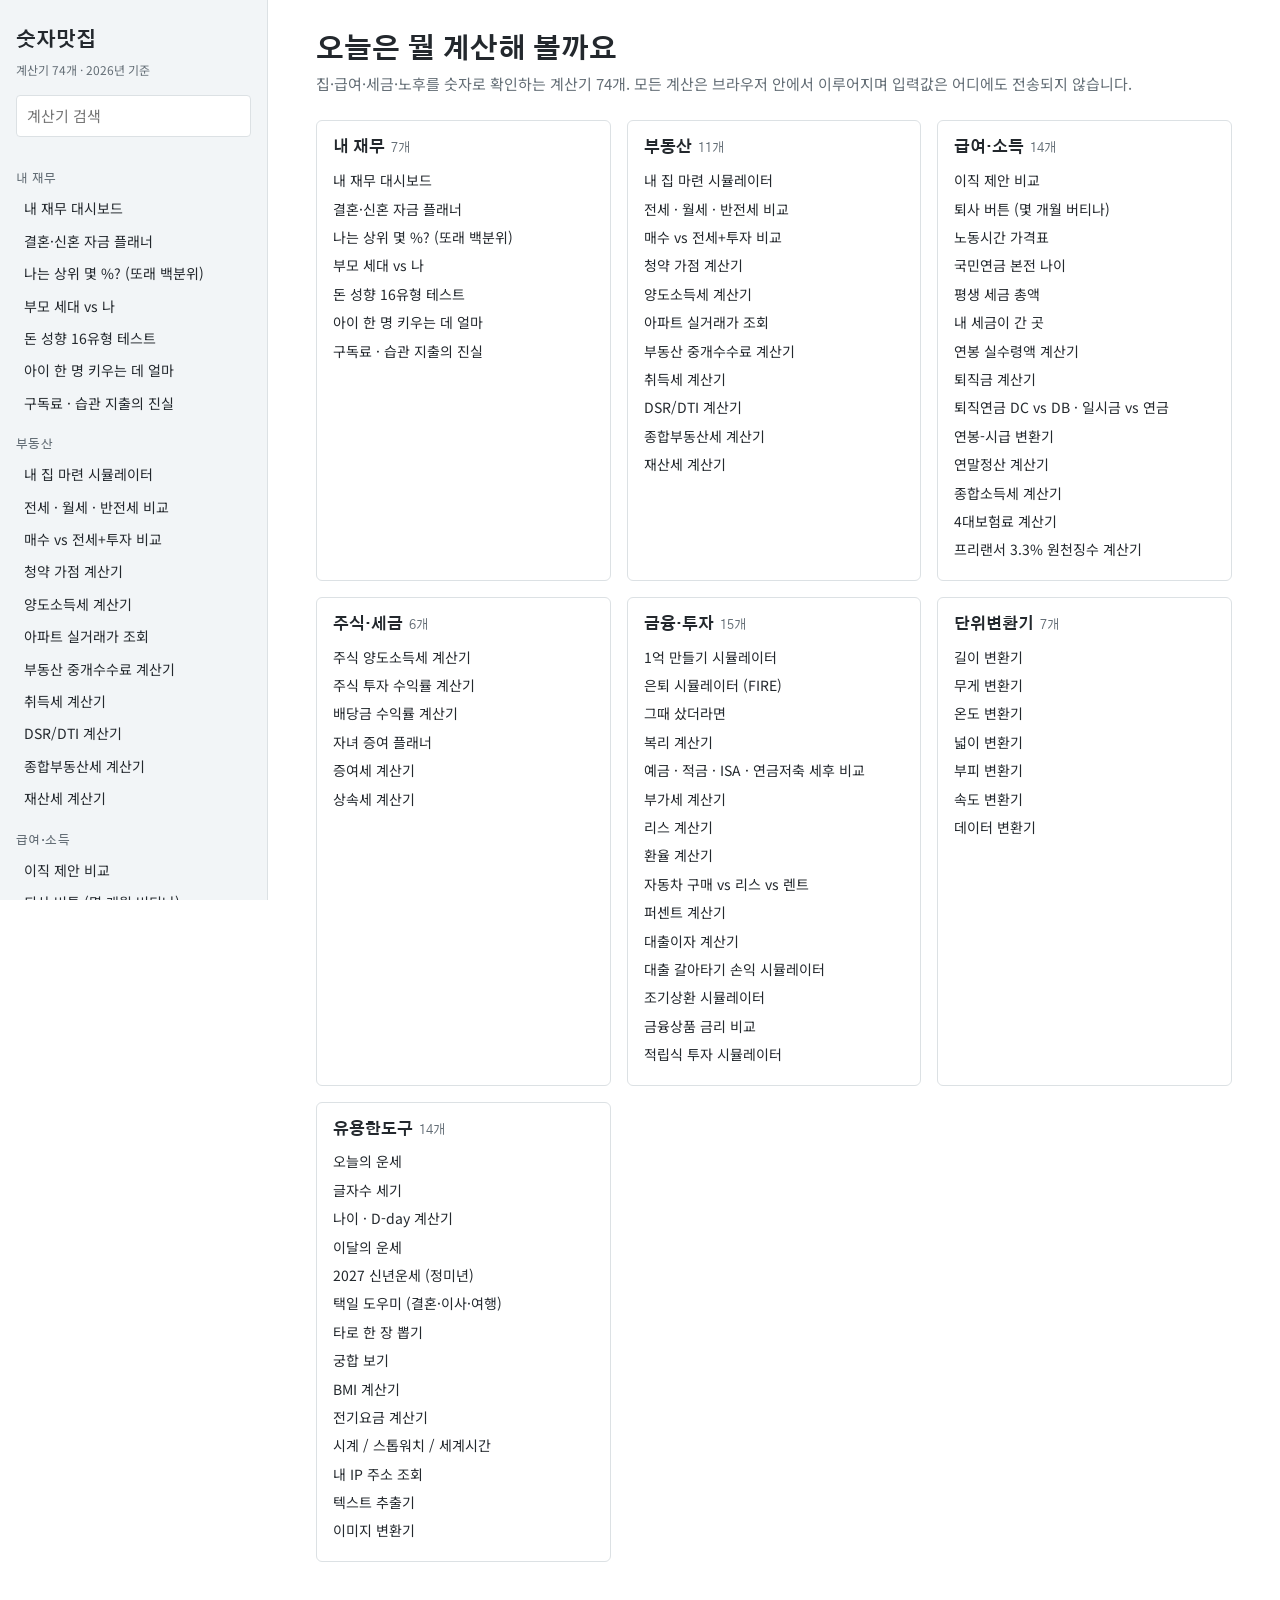
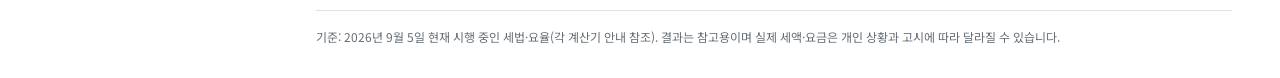
==== calc/index.html @ e749ebcf "사이트 이름을 숫자맛집으로 바꾸고 폴더를 영문으로 정리 - 로고·탭 제목·공유 문구·문서의 이름을 모두 교체 - 홈 큰 제목 "오늘은 뭘 계산해 볼까요", 공유 카드 꼬리말 "궁금" ====
<!doctype html>
<html lang="ko">
<head>
<meta charset="utf-8">
<meta name="viewport" content="width=device-width, initial-scale=1">
<title>숫자맛집 · 궁금한 건 다 있습니다</title>
<link rel="stylesheet" href="https://fonts.googleapis.com/css2?family=Gothic+A1:wght@300;500;700&family=Noto+Sans+KR:wght@400;500;700&display=swap">
<link rel="stylesheet" href="css/tokens.css?v=4">
<link rel="stylesheet" href="css/app.css?v=4">
</head>
<body>
<div class="app">
  <nav class="side" id="side"></nav>
  <main class="main" id="main-wrap">
    <button class="btn menu-btn" id="menu" type="button">☰ 메뉴</button>
    <div id="main"></div>
  </main>
</div>

<script src="js/core.js"></script>
<script src="js/lunar-table.js"></script>
<!-- 내 재무 -->
<script src="js/calculators/finance-dashboard.js"></script>
<script src="js/calculators/wedding-planner.js"></script>
<script src="js/calculators/peer-percentile.js"></script>
<script src="js/calculators/generation-gap.js"></script>
<script src="js/calculators/money-type.js"></script>
<script src="js/calculators/child-cost.js"></script>
<script src="js/calculators/subscription-habit.js"></script>
<!-- 부동산 -->
<script src="js/calculators/home-purchase-simulator.js"></script>
<script src="js/calculators/rent-compare.js"></script>
<script src="js/calculators/buy-vs-rent.js"></script>
<script src="js/calculators/housing-subscription.js"></script>
<script src="js/calculators/capital-gains-tax.js"></script>
<script src="js/calculators/apt-trade.js"></script>
<script src="js/calculators/brokerage-fee.js"></script>
<script src="js/calculators/acquisition-tax.js"></script>
<script src="js/calculators/dsr-dti.js"></script>
<script src="js/calculators/comprehensive-real-estate-tax.js"></script>
<script src="js/calculators/property-tax.js"></script>
<!-- 급여·소득 -->
<script src="js/calculators/salary-after-tax.js"></script>
<script src="js/calculators/job-offer-compare.js"></script>
<script src="js/calculators/labor-price-tag.js"></script>
<script src="js/calculators/nps-breakeven.js"></script>
<script src="js/calculators/quit-button.js"></script>
<script src="js/calculators/lifetime-tax.js"></script>
<script src="js/calculators/tax-destination.js"></script>
<script src="js/calculators/severance.js"></script>
<script src="js/calculators/retirement-pension.js"></script>
<script src="js/calculators/salary-to-hourly.js"></script>
<script src="js/calculators/year-end-tax.js"></script>
<script src="js/calculators/comprehensive-income-tax.js"></script>
<script src="js/calculators/four-major-insurance.js"></script>
<script src="js/calculators/freelancer-withholding-tax.js"></script>
<!-- 주식·세금 -->
<script src="js/calculators/stock-capital-gains-tax.js"></script>
<script src="js/calculators/stock-return.js"></script>
<script src="js/calculators/dividend-calculator.js"></script>
<script src="js/calculators/gift-tax.js"></script>
<script src="js/calculators/gift-planner.js"></script>
<script src="js/calculators/inheritance-tax.js"></script>
<!-- 금융·투자 -->
<script src="js/calculators/first-100m.js"></script>
<script src="js/calculators/what-if-invested.js"></script>
<script src="js/calculators/retirement-fire.js"></script>
<script src="js/calculators/savings-tax-compare.js"></script>
<script src="js/calculators/car-ownership.js"></script>
<script src="js/calculators/compound-interest.js"></script>
<script src="js/calculators/vat.js"></script>
<script src="js/calculators/lease.js"></script>
<script src="js/calculators/exchange-rate.js"></script>
<script src="js/calculators/percentage.js"></script>
<script src="js/calculators/loan-interest.js"></script>
<script src="js/calculators/loan-refinance.js"></script>
<script src="js/calculators/loan-prepayment.js"></script>
<script src="js/calculators/financial-products.js"></script>
<script src="js/calculators/investment-simulator.js"></script>
<!-- 단위변환기 -->
<script src="js/calculators/unit-converters.js"></script>
<!-- 유용한도구 -->
<script src="js/calculators/char-counter.js"></script>
<script src="js/calculators/age-dday.js"></script>
<script src="js/calculators/daily-fortune.js"></script>
<script src="js/calculators/new-year-fortune.js"></script>
<script src="js/calculators/tarot.js"></script>
<script src="js/calculators/monthly-fortune.js"></script>
<script src="js/calculators/good-day.js"></script>
<script src="js/calculators/love-match.js"></script>
<script src="js/calculators/bmi.js"></script>
<script src="js/calculators/electricity-bill.js"></script>
<script src="js/calculators/world-clock.js"></script>
<script src="js/calculators/my-ip.js"></script>
<script src="js/calculators/text-extractor.js"></script>
<script src="js/calculators/image-converter.js"></script>
</body>
</html>
---- calc/css/tokens.css ----
/* ==========================================================================
   코웨이엔텍 Tide 토큰 v1.1 — Claude Design / 아티팩트용
   그대로 복사해 아트보드 최상단에 넣는다. 값을 바꾸지 않는다.
   근거·판정 이력: ../STYLE-FOUNDATION.md
   ========================================================================== */

/* --- 라이트 (기본) ------------------------------------------------------- */
:root {
  /* 중립 — 문서의 95% */
  --ink:        #23282D;   /* 본문           14.9:1 */
  --ink-soft:   #646E76;   /* 캡션·보조        5.2:1 */
  --line:       #DCE1E4;   /* 괘선                  */
  --surface:    #F2F5F7;   /* 표 헤더·박스 배경      */
  --paper:      #FFFFFF;   /* 기본 배경             */

  /* 브랜드 — 한 화면에 한 곳 */
  --brand:      #00A4E0;   /* 로고 재현 전용. 문서 요소에 쓰지 않는다  2.84:1 */
  --brand-key:  #0092C8;   /* 차트 막대·굵은 도형·채움   3.5:1 · 텍스트 금지 */
  --brand-ink:  #007FAD;   /* 강조 텍스트·링크·아이콘    4.5:1 */
  --brand-deep: #00678C;   /* 대형 KPI 숫자·헤드라인 포인트  6.3:1 */
  --brand-fill: #D2EFFA;   /* 옅은 채움·하이라이트 배경 */

  /* 의미색 — 상태 표시 전용. 강조 용도로 전용하지 않는다 */
  --danger:     #E0301E;   /* 4.6:1 · 텍스트 가능 */
  --warn:       #EB8C00;   /* 2.5:1 · 채움·마커 전용, 텍스트 금지, 형태 병행 필수 */
  --ok:         #008845;   /* 4.6:1 */
  --danger-fill:#F5C9C4;   /* 채움 전용 — 위 라벨은 --danger-on-fill */
  --danger-on-fill:#AE2113; /* danger-fill 위 텍스트  4.6:1 */
  --warn-ink:   #AD6500;   /* 주의 라벨 텍스트용  4.5:1 — warn 원색은 텍스트 금지 */

  /* 차트 — 시안 사다리(주인공·순차) */
  --c1: #0092C8;  --c2: #4BC0EB;  --c3: #8DD7F2;  --c4: #D2EFFA;
  /* 차트 — 그레이 사다리(비교 대상·맥락) */
  --g1: #7D7D7D;  --g2: #A1A8B3;  --g3: #CBD1D6;  --g4: #DFE3E6;

  /* 2계열 짝 — 둘 다 유채색이어야 할 때만. 적록 구분 21.9 / 24.2 */
  --pair-navy:  #09528E;

  /* 범주형 4색 — 최소 색차 10.4로 색만으로는 부족하다. 직접 라벨링 [필수] */
  --cat1: #09528E;  --cat2: #A8473A;  --cat3: #0F81CE;  --cat4: #239DD3;

  /* 발산형 — 중간점 L*95 대칭. 양끝 적록 구분 11.6 / 7.8 → 값 라벨 [필수] */
  --d-3: #006EAA; --d-2: #1B8ABB; --d-1: #74A6C8;
  --d-0: #ECF1F6;
  --d1:  #C79581; --d2:  #B47054; --d3:  #9C4C2C;

  /* 타이포 — 넷마블체가 있으면 그것을, 없으면 Gothic A1(Google Fonts) */
  --font-display: "netmarble Bold", "Gothic A1", "Noto Sans KR", sans-serif;
  --font-mid:     "netmarble Medium", "Gothic A1", "Noto Sans KR", sans-serif;
  --font-light:   "netmarble Light", "Gothic A1", "Noto Sans KR", sans-serif;
  --font-body:    Pretendard, "Noto Sans KR", "Malgun Gothic", sans-serif;

  /* 타입 스케일 — 17px 기준 · 비율 1.25 */
  --t-caption: 13px;  --t-body: 17px;  --t-sub: 21px;
  --t-section: 27px;  --t-page: 34px;  --t-cover: 42px;

  /* 간격 — 4의 배수. 그룹 사이 간격은 그룹 안 간격의 2배 */
  --s1: 4px; --s2: 8px; --s3: 16px; --s4: 24px; --s5: 32px; --s6: 48px;
  --radius: 4px;
}

/* --- 다크 (시스템 설정) -------------------------------------------------- */
@media (prefers-color-scheme: dark) {
  :root:not([data-theme="light"]) {
    --ink:        #E6EAEC;
    --ink-soft:   #9BA4AA;
    --line:       #333A3E;
    --surface:    #23282D;
    --paper:      #1A1D1F;

    --brand:      #4DCBF0;   /* 다크에서는 밝힌 시안  9.0:1 */
    --brand-key:  #3AC0EA;
    --brand-ink:  #4DCBF0;
    --brand-deep: #7FDAF5;
    --brand-fill: #10323F;

    --danger:     #F0604F;
    --warn:       #F0A030;
    --ok:         #40AF68;

    --c1: #1EBCFF; --c2: #299ACF; --c3: #2B79A1; --c4: #446D87;
    --g1: #A7B2BB; --g2: #899299; --g3: #6C7378; --g4: #64696D;

    --pair-navy: #7AACE5;
    --cat1: #4169A0; --cat2: #AF6E62; --cat3: #7AACE5; --cat4: #8DD1FD;

    --d-3: #4EBBF5; --d-2: #4A99C5; --d-1: #437898;
    --d-0: #43474B;
    --d1:  #956755; --d2:  #C18168; --d3:  #EE9D7C;
  }
}

/* --- 다크 (명시 선택) — 토글이 시스템 설정을 이긴다 ---------------------- */
:root[data-theme="dark"] {
  --ink:        #E6EAEC;
  --ink-soft:   #9BA4AA;
  --line:       #333A3E;
  --surface:    #23282D;
  --paper:      #1A1D1F;

  --brand:      #4DCBF0;
  --brand-key:  #3AC0EA;
  --brand-ink:  #4DCBF0;
  --brand-deep: #7FDAF5;
  --brand-fill: #10323F;

  --danger:     #F0604F;
  --warn:       #F0A030;
  --ok:         #40AF68;

  --c1: #1EBCFF; --c2: #299ACF; --c3: #2B79A1; --c4: #446D87;
  --g1: #A7B2BB; --g2: #899299; --g3: #6C7378; --g4: #64696D;

  --pair-navy: #7AACE5;
  --cat1: #4169A0; --cat2: #AF6E62; --cat3: #7AACE5; --cat4: #8DD1FD;

  --d-3: #4EBBF5; --d-2: #4A99C5; --d-1: #437898;
  --d-0: #43474B;
  --d1:  #956755; --d2:  #C18168; --d3:  #EE9D7C;
}

/* --- 기본 조판 ----------------------------------------------------------- */
body {
  margin: 0;
  background: var(--paper);      /* 반드시 명시 — 투명하면 호스트 배경이 비친다 */
  color: var(--ink);
  font-family: var(--font-body);
  font-size: var(--t-body);
  line-height: 1.7;
  -webkit-font-smoothing: antialiased;
}

h1, h2, h3, .display {
  font-family: var(--font-display);
  font-weight: 700;              /* Gothic A1 대체 시 굵기를 결정한다 */
  line-height: 1.3;              /* 표시용은 1.25–1.35로 좁힌다 */
  text-wrap: balance;
}
.mid   { font-family: var(--font-mid);   font-weight: 500 }
.light { font-family: var(--font-light); font-weight: 300 }  /* 28px 이상에서만 */

/* 숫자 — 넷마블체는 이미 고정폭, Pretendard·Gothic A1은 지정이 필요하다 */
table, .num, .kpi { font-variant-numeric: tabular-nums }

/* 넓은 요소는 자기 안에서만 가로 스크롤 — 페이지 본문은 가로로 밀리지 않는다 */
.scroll-x { overflow-x: auto }
---- calc/css/app.css ----
/* 한손도구 — 앱 스타일 (Tide 토큰 위에 얹는다) */
* { box-sizing: border-box; }
body { font-size: 15px; line-height: 1.6; }
a { color: var(--brand-ink); text-decoration: none; }
a:hover { text-decoration: underline; }
button, input, select, textarea { font: inherit; color: inherit; }

.app { display: grid; grid-template-columns: 268px 1fr; min-height: 100vh; }
.side { border-right: 1px solid var(--line); background: var(--surface); padding: var(--s4) var(--s3); position: sticky; top: 0; height: 100vh; overflow-y: auto; }
.side .logo { font-family: var(--font-display); font-weight: 700; font-size: 20px; color: var(--ink); display: block; margin-bottom: var(--s1); }
.side .tagline { font-size: 12px; color: var(--ink-soft); margin: 0 0 var(--s3); }
.side .search { width: 100%; padding: 8px 10px; border: 1px solid var(--line); border-radius: var(--radius); background: var(--paper); margin-bottom: var(--s3); }
.side .cat { margin-top: var(--s3); }
.side .cat h4 { margin: 0 0 4px; font-family: var(--font-mid); font-weight: 500; font-size: 12px; color: var(--ink-soft); letter-spacing: .04em; }
.side .cat a { display: block; padding: 5px 8px; border-radius: var(--radius); font-size: 14px; color: var(--ink); }
.side .cat a:hover { background: var(--paper); text-decoration: none; }
.side .cat a.active { background: var(--brand-fill); color: var(--brand-deep); font-weight: 500; }
.side .cat a.hidden { display: none; }
.side .cat.hidden { display: none; }
.btn.menu-btn { display: none; }

.main { padding: var(--s5) var(--s6); max-width: 1080px; }
.crumb { font-size: 13px; color: var(--ink-soft); margin-bottom: var(--s2); }
.page-title { font-size: 28px; margin: 0 0 var(--s1); }
.page-desc { color: var(--ink-soft); margin: 0 0 var(--s4); }

/* 홈 */
.home-grid { display: grid; grid-template-columns: repeat(auto-fill, minmax(280px, 1fr)); gap: var(--s3); }
.card { border: 1px solid var(--line); border-radius: 6px; padding: var(--s3); background: var(--paper); }
.card h3 { font-size: 16px; margin: 0 0 var(--s2); }
.card ul { list-style: none; margin: 0; padding: 0; }
.card li a { display: block; padding: 3px 0; font-size: 14px; color: var(--ink); }
.card li a:hover { color: var(--brand-ink); }
.card .cnt { color: var(--ink-soft); font-weight: 400; font-size: 13px; margin-left: 6px; }

/* 계산기 레이아웃 */
.calc { display: grid; grid-template-columns: minmax(300px, 420px) 1fr; gap: var(--s4); align-items: start; }
.panel { border: 1px solid var(--line); border-radius: 6px; padding: var(--s3) var(--s4); background: var(--paper); order: 1; }
.panel.out { order: 2; }
.panel h3 { font-size: 15px; margin: 0 0 var(--s3); font-family: var(--font-mid); font-weight: 500; color: var(--ink-soft); }
.field { margin-bottom: 14px; }
.field label { display: block; font-size: 13px; color: var(--ink-soft); margin-bottom: 4px; }
.field .in { display: flex; align-items: center; gap: 6px; }
.field input[type=text], .field input[type=number], .field input[type=date], .field input[type=time], .field select, .field textarea {
  width: 100%; padding: 8px 10px; border: 1px solid var(--line); border-radius: var(--radius); background: var(--paper); font-variant-numeric: tabular-nums; }
.field input:focus, .field select:focus { outline: 2px solid var(--brand-key); outline-offset: 0; border-color: var(--brand-key); }
.field .unit { color: var(--ink-soft); font-size: 13px; white-space: nowrap; min-width: 28px; }
.field .help { font-size: 12px; color: var(--ink-soft); margin-top: 3px; }
.field.check label { display: flex; align-items: center; gap: 8px; color: var(--ink); font-size: 14px; cursor: pointer; }
.field.check input { width: 16px; height: 16px; accent-color: var(--brand-key); }
.field input[type=range] { width: 100%; accent-color: var(--brand-key); }
.row2 { display: grid; grid-template-columns: 1fr 1fr; gap: 10px; }
.row3 { display: grid; grid-template-columns: 1fr 1fr 1fr; gap: 10px; }

.tabs { display: flex; gap: 4px; border-bottom: 1px solid var(--line); margin-bottom: var(--s3); flex-wrap: wrap; }
.tabs button { background: none; border: 0; border-bottom: 2px solid transparent; padding: 8px 12px; cursor: pointer; color: var(--ink-soft); font-size: 14px; margin-bottom: -1px; }
.tabs button.active { color: var(--brand-deep); border-bottom-color: var(--brand-key); font-weight: 500; }
.seg { display: inline-flex; border: 1px solid var(--line); border-radius: var(--radius); overflow: hidden; flex-wrap: wrap; }
.seg button { border: 0; background: var(--paper); padding: 7px 12px; cursor: pointer; font-size: 13px; color: var(--ink-soft); }
.seg button + button { border-left: 1px solid var(--line); }
.seg button.active { background: var(--brand-fill); color: var(--brand-deep); font-weight: 500; }

.btn { display: inline-block; padding: 8px 14px; border: 1px solid var(--line); border-radius: var(--radius); background: var(--paper); cursor: pointer; font-size: 14px; }
.btn:hover { border-color: var(--brand-key); color: var(--brand-ink); }
.btn.primary { background: var(--brand-key); border-color: var(--brand-key); color: #fff; }
.btn.primary:hover { background: var(--brand-ink); color: #fff; }
.btn.sm { padding: 4px 10px; font-size: 13px; }
.btn:disabled { opacity: .5; cursor: default; }
.btns { display: flex; gap: 8px; flex-wrap: wrap; margin: var(--s2) 0; }

/* 결과 */
.kpi { padding: var(--s2) 0 var(--s3); border-bottom: 1px solid var(--line); margin-bottom: var(--s3); }
.kpi .lbl { font-size: 13px; color: var(--ink-soft); }
.kpi .val { font-family: var(--font-display); font-weight: 700; font-size: 32px; color: var(--brand-deep); line-height: 1.2; font-variant-numeric: tabular-nums; word-break: keep-all; }
.kpi .sub { font-size: 13px; color: var(--ink-soft); margin-top: 4px; }
.kpis { display: grid; grid-template-columns: repeat(auto-fit, minmax(140px, 1fr)); gap: var(--s3); margin-bottom: var(--s3); }
.kpis .kpi { border: 0; margin: 0; padding: 0; }
.kpis .kpi .val { font-size: 20px; color: var(--ink); }

.rows { width: 100%; border-collapse: collapse; font-size: 14px; }
.rows td { padding: 7px 0; border-bottom: 1px solid var(--line); vertical-align: top; }
.rows td:last-child { text-align: right; font-variant-numeric: tabular-nums; white-space: nowrap; padding-left: 12px; }
.rows tr.strong td { font-weight: 700; color: var(--ink); }
.rows tr.sub td:first-child { padding-left: 16px; color: var(--ink-soft); }
.rows tr.neg td:last-child { color: var(--danger); }
.rows tr.pos td:last-child { color: var(--ok); }
.rows td .hint { display: block; font-size: 12px; color: var(--ink-soft); font-weight: 400; white-space: normal; }

table.grid { width: 100%; border-collapse: collapse; font-size: 13px; }
table.grid th { background: var(--surface); text-align: left; padding: 7px 8px; font-family: var(--font-mid); font-weight: 500; border-bottom: 1px solid var(--line); white-space: nowrap; position: sticky; top: 0; }
table.grid td { padding: 6px 8px; border-bottom: 1px solid var(--line); font-variant-numeric: tabular-nums; white-space: nowrap; }
table.grid td.r, table.grid th.r { text-align: right; }
table.grid tr.hi td { background: var(--brand-fill); color: var(--brand-deep); font-weight: 500; }
table.grid input { width: 100%; padding: 4px 6px; border: 1px solid var(--line); border-radius: 3px; background: var(--paper); }
table.grid select { padding: 4px 6px; border: 1px solid var(--line); border-radius: 3px; background: var(--paper); }
.scroll-x { overflow-x: auto; max-height: 440px; overflow-y: auto; border: 1px solid var(--line); border-radius: 4px; }

.badge { display: inline-block; padding: 2px 8px; border-radius: 3px; font-size: 12px; font-weight: 500; }
.badge.ok { background: var(--brand-fill); color: var(--brand-deep); }
.badge.warn { background: #FDECD3; color: var(--warn-ink); }
.badge.danger { background: var(--danger-fill); color: var(--danger-on-fill); }
.badge.gray { background: var(--surface); color: var(--ink-soft); }

.note { background: var(--surface); border-left: 3px solid var(--g2); padding: 10px 14px; font-size: 13px; color: var(--ink-soft); border-radius: 0 4px 4px 0; margin-top: var(--s3); }
.note b { color: var(--ink); }
.note ul { margin: 6px 0 0; padding-left: 18px; }
.note li { margin: 2px 0; }
.alert { background: var(--surface); border-left: 3px solid var(--ink); padding: 10px 14px; font-size: 13px; color: var(--ink); margin: var(--s2) 0; }

.chart { margin: var(--s3) 0; }
.chart svg { width: 100%; height: auto; display: block; }
.chart .cap { font-size: 12px; color: var(--ink-soft); margin-top: 4px; }
.chart text { font-family: var(--font-body); }
.empty { color: var(--ink-soft); font-size: 14px; padding: var(--s3) 0; }

.wide { grid-column: 1 / -1; }
.clock { font-family: var(--font-display); font-weight: 700; font-size: 56px; color: var(--brand-deep); letter-spacing: .02em; font-variant-numeric: tabular-nums; text-align: center; }
.clock-date { text-align: center; color: var(--ink-soft); }
.city-grid { display: grid; grid-template-columns: repeat(auto-fill, minmax(170px, 1fr)); gap: 10px; }
.city { border: 1px solid var(--line); border-radius: 6px; padding: 10px 12px; }
.city .n { font-size: 13px; color: var(--ink-soft); }
.city .t { font-family: var(--font-mid); font-weight: 500; font-size: 22px; font-variant-numeric: tabular-nums; }
.city .d { font-size: 12px; color: var(--ink-soft); }
.drop { border: 2px dashed var(--line); border-radius: 6px; padding: var(--s4); text-align: center; color: var(--ink-soft); cursor: pointer; }
.drop.over { border-color: var(--brand-key); background: var(--brand-fill); }
.preview img { max-width: 100%; border: 1px solid var(--line); border-radius: 4px; }
textarea.out { width: 100%; min-height: 280px; padding: 10px; border: 1px solid var(--line); border-radius: 4px; font-family: ui-monospace, Consolas, monospace; font-size: 13px; background: var(--paper); }
.foot { margin-top: var(--s6); padding-top: var(--s3); border-top: 1px solid var(--line); font-size: 12px; color: var(--ink-soft); }
.conv-grid { display: grid; grid-template-columns: 1fr auto 1fr; gap: 10px; align-items: end; }
.profile-hint { margin: -4px 0 12px; padding: 6px 10px; background: var(--brand-fill); color: var(--brand-deep); border-radius: 4px; font-size: 12px; }
.profile-hint a { color: var(--brand-deep); font-weight: 500; }

/* 대시보드 카드 — 평소엔 회색, 문제난 곳에만 색 */
.cards { display: grid; grid-template-columns: repeat(auto-fill, minmax(200px, 1fr)); gap: 12px; }
.dcard { border: 1px solid var(--line); border-left: 4px solid var(--g3); border-radius: 6px; padding: 12px 14px; background: var(--paper); }
.dcard .l { font-size: 12px; color: var(--ink-soft); }
.dcard .v { font-family: var(--font-mid); font-weight: 500; font-size: 22px; font-variant-numeric: tabular-nums; margin: 2px 0; word-break: keep-all; }
.dcard .s { font-size: 12px; color: var(--ink-soft); }
.dcard .s a { font-size: 12px; }
.dcard.warn { border-left-color: var(--warn); }
.dcard.warn .v { color: var(--warn-ink); }
.dcard.danger { border-left-color: var(--danger); }
.dcard.danger .v { color: var(--danger); }
.dcard.hi { border-left-color: var(--brand-key); }
.dcard.hi .v { color: var(--brand-deep); font-family: var(--font-display); font-weight: 700; font-size: 26px; }
.swap { padding: 8px 10px; }

@media (max-width: 900px) {
  .app { grid-template-columns: 1fr; }
  .side { position: fixed; z-index: 10; width: 268px; transform: translateX(-100%); transition: transform .2s; }
  .side.open { transform: none; }
  .btn.menu-btn { display: inline-block; margin-bottom: var(--s3); }
  .main { padding: var(--s3); }
  .calc { grid-template-columns: 1fr; }
  .clock { font-size: 40px; }
  .conv-grid { grid-template-columns: 1fr; }
}

/* 택일 달력 */
.field input[type=month] { width: 100%; padding: 8px 10px; border: 1px solid var(--line); border-radius: var(--radius); background: var(--paper); }
.cal-grid { display: grid; grid-template-columns: repeat(auto-fill, minmax(290px, 1fr)); gap: 16px; margin-bottom: 16px; }
.cal { width: 100%; border-collapse: collapse; font-size: 12px; table-layout: fixed; }
.cal caption { text-align: left; font-family: var(--font-mid); font-weight: 500; font-size: 14px; padding: 4px 0 6px; color: var(--ink); }
.cal th { font-weight: 500; color: var(--ink-soft); padding: 4px 0; border-bottom: 1px solid var(--line); font-size: 11px; }
.cal td { height: 42px; vertical-align: top; padding: 3px 4px; border: 1px solid var(--line); }
.cal td .d { font-variant-numeric: tabular-nums; line-height: 1.2; }
.cal td .l { font-size: 10px; color: var(--ink-soft); line-height: 1.2; white-space: nowrap; overflow: hidden; }
.cal td.good { background: var(--brand-fill); }
.cal td.good .d { color: var(--brand-deep); font-weight: 700; }
.cal td.bad .d { color: var(--ink-soft); text-decoration: line-through; }
.cal td.off { opacity: .45; }
.cal td.pick { outline: 2px solid var(--brand-key); outline-offset: -2px; }
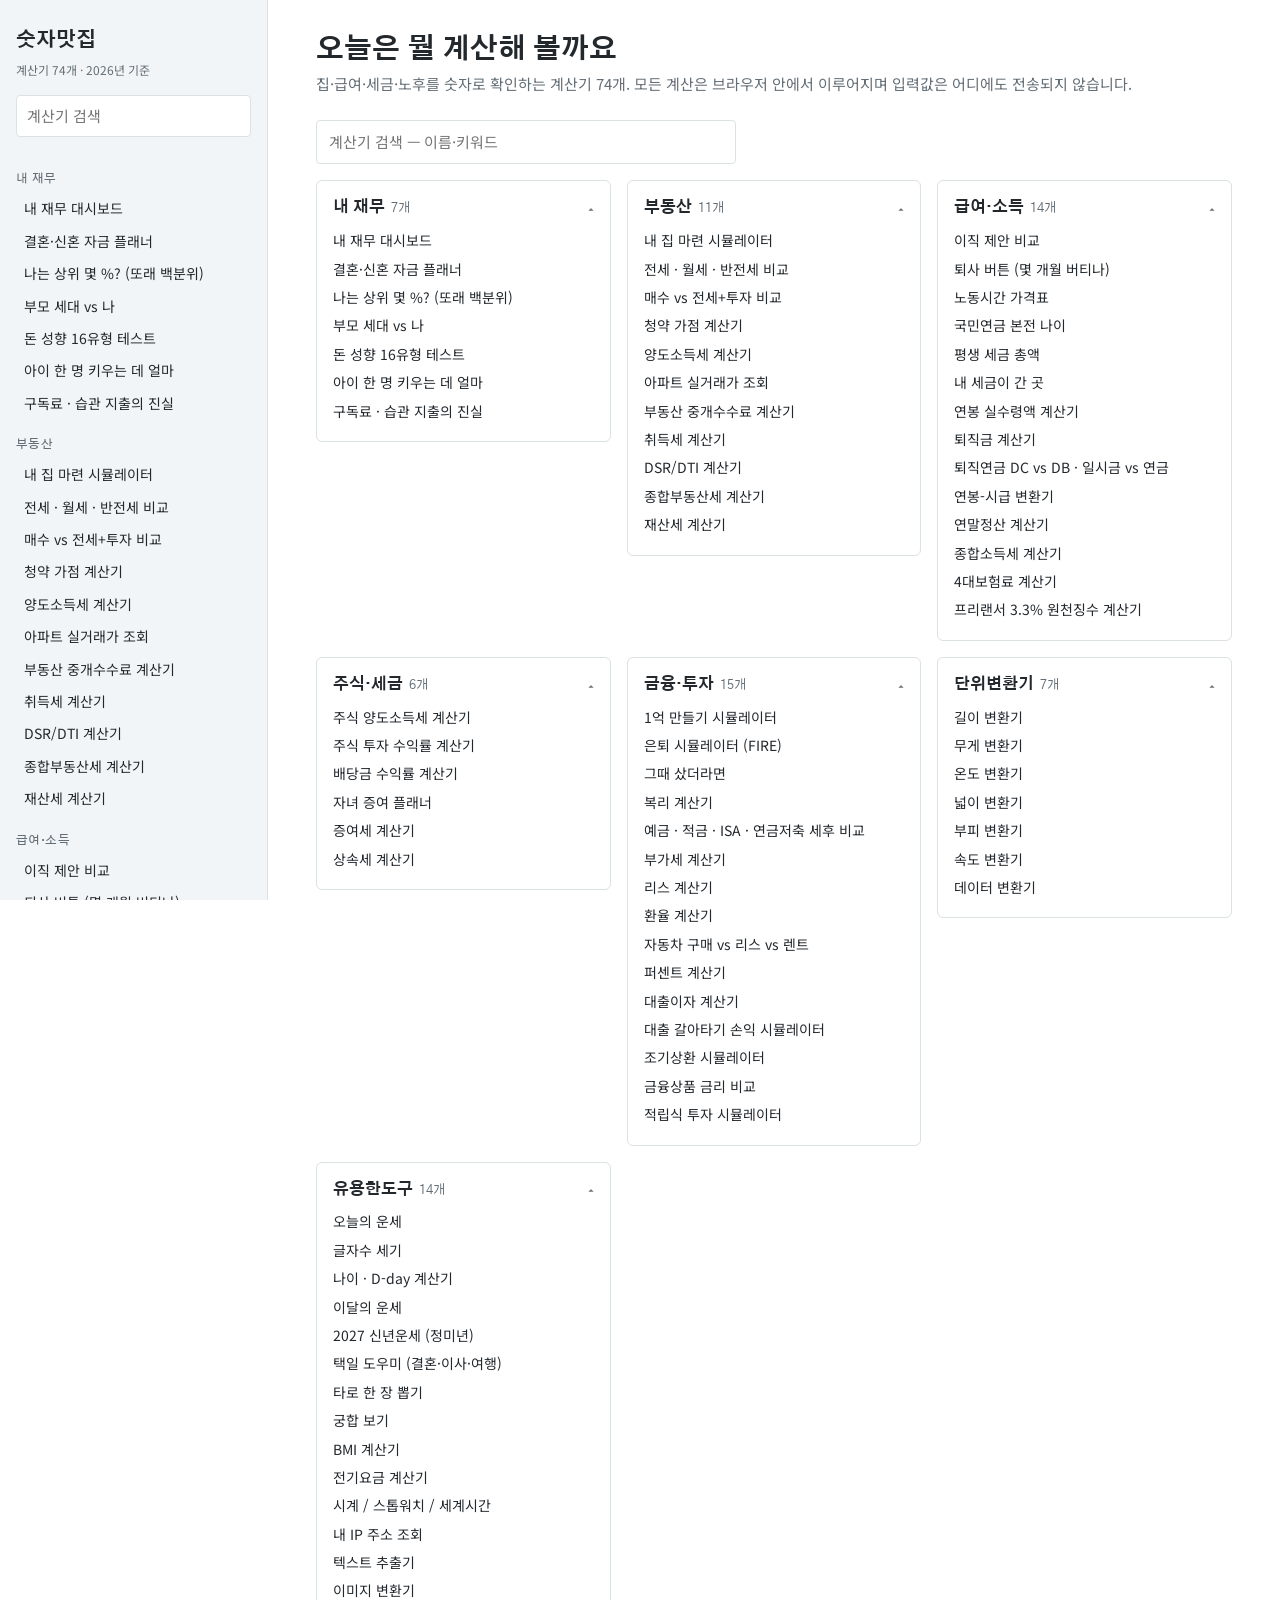
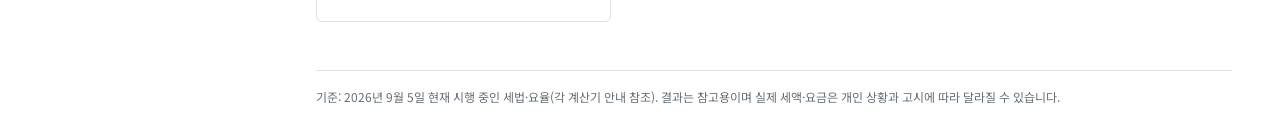
==== commit 5d1a58db: "모바일에서 세로로 길게 늘어지던 화면을 정리 좁은 화면(900px 이하)에서 내용이 한 줄에 하나씩 쌓이고 결과가 화면 밖으로 밀려나던 문제를 고쳤다. 일부 페이지는 가로로도 삐져" ====
--- a/calc/index.html
+++ b/calc/index.html
@@ -5,8 +5,8 @@
 <meta name="viewport" content="width=device-width, initial-scale=1">
 <title>숫자맛집 · 궁금한 건 다 있습니다</title>
 <link rel="stylesheet" href="https://fonts.googleapis.com/css2?family=Gothic+A1:wght@300;500;700&family=Noto+Sans+KR:wght@400;500;700&display=swap">
-<link rel="stylesheet" href="css/tokens.css?v=4">
-<link rel="stylesheet" href="css/app.css?v=4">
+<link rel="stylesheet" href="css/tokens.css?v=6">
+<link rel="stylesheet" href="css/app.css?v=7">
 </head>
 <body>
 <div class="app">
@@ -17,7 +17,7 @@
   </main>
 </div>
 
-<script src="js/core.js"></script>
+<script src="js/core.js?v=8"></script>
 <script src="js/lunar-table.js"></script>
 <!-- 내 재무 -->
 <script src="js/calculators/finance-dashboard.js"></script>
--- a/calc/css/app.css
+++ b/calc/css/app.css
@@ -19,28 +19,48 @@
 .side .cat.hidden { display: none; }
 .btn.menu-btn { display: none; }
 
-.main { padding: var(--s5) var(--s6); max-width: 1080px; }
+.main { padding: var(--s5) var(--s6); max-width: 1080px; min-width: 0; }
 .crumb { font-size: 13px; color: var(--ink-soft); margin-bottom: var(--s2); }
 .page-title { font-size: 28px; margin: 0 0 var(--s1); }
 .page-desc { color: var(--ink-soft); margin: 0 0 var(--s4); }
 
 /* 홈 */
-.home-grid { display: grid; grid-template-columns: repeat(auto-fill, minmax(280px, 1fr)); gap: var(--s3); }
+.home-search { width: 100%; max-width: 420px; padding: 9px 12px; border: 1px solid var(--line); border-radius: var(--radius); background: var(--paper); margin: 0 0 var(--s3); }
+.home-search:focus { outline: 2px solid var(--brand-key); outline-offset: 0; border-color: var(--brand-key); }
+.home-grid { display: grid; grid-template-columns: repeat(auto-fill, minmax(280px, 1fr)); gap: var(--s3); align-items: start; }
 .card { border: 1px solid var(--line); border-radius: 6px; padding: var(--s3); background: var(--paper); }
-.card h3 { font-size: 16px; margin: 0 0 var(--s2); }
-.card ul { list-style: none; margin: 0; padding: 0; }
+.card > summary { list-style: none; cursor: pointer; display: flex; align-items: center; gap: 8px; }
+.card > summary::-webkit-details-marker { display: none; }
+.card > summary::after { content: "▾"; margin-left: auto; font-size: 12px; color: var(--ink-soft); }
+.card[open] > summary::after { content: "▴"; }
+.card h3 { font-size: 16px; margin: 0; }
+.card ul { list-style: none; margin: var(--s2) 0 0; padding: 0; }
 .card li a { display: block; padding: 3px 0; font-size: 14px; color: var(--ink); }
 .card li a:hover { color: var(--brand-ink); }
 .card .cnt { color: var(--ink-soft); font-weight: 400; font-size: 13px; margin-left: 6px; }
+.home-grid .hidden { display: none; }
+
+/* 결과 요약 띠 — 좁은 화면 전용 */
+.kpibar { position: fixed; left: 0; right: 0; top: 0; z-index: 20; display: none; align-items: center; gap: 10px;
+  padding: 7px 14px; background: var(--paper); border-bottom: 1px solid var(--line); box-shadow: 0 1px 8px rgba(0,0,0,.08); }
+.kpibar.on.past { display: flex; }
+.kpibar .t { flex: 1; min-width: 0; }
+.kpibar .l { display: block; font-size: 11px; color: var(--ink-soft); line-height: 1.3; }
+.kpibar .v { display: block; font-family: var(--font-mid); font-weight: 700; font-size: 18px; color: var(--brand-deep);
+  font-variant-numeric: tabular-nums; line-height: 1.25; white-space: nowrap; overflow: hidden; text-overflow: ellipsis; }
+.kpibar .btn { flex: none; }
+@media (min-width: 901px) { .kpibar { display: none !important; } }
 
 /* 계산기 레이아웃 */
 .calc { display: grid; grid-template-columns: minmax(300px, 420px) 1fr; gap: var(--s4); align-items: start; }
+.calc > .panel { min-width: 0; }
 .panel { border: 1px solid var(--line); border-radius: 6px; padding: var(--s3) var(--s4); background: var(--paper); order: 1; }
 .panel.out { order: 2; }
 .panel h3 { font-size: 15px; margin: 0 0 var(--s3); font-family: var(--font-mid); font-weight: 500; color: var(--ink-soft); }
 .field { margin-bottom: 14px; }
 .field label { display: block; font-size: 13px; color: var(--ink-soft); margin-bottom: 4px; }
-.field .in { display: flex; align-items: center; gap: 6px; }
+.field .in { display: flex; align-items: center; gap: 6px; min-width: 0; }
+.field .in > input, .field .in > select { flex: 1 1 0; min-width: 0; }
 .field input[type=text], .field input[type=number], .field input[type=date], .field input[type=time], .field select, .field textarea {
   width: 100%; padding: 8px 10px; border: 1px solid var(--line); border-radius: var(--radius); background: var(--paper); font-variant-numeric: tabular-nums; }
 .field input:focus, .field select:focus { outline: 2px solid var(--brand-key); outline-offset: 0; border-color: var(--brand-key); }
@@ -108,7 +128,7 @@
 .alert { background: var(--surface); border-left: 3px solid var(--ink); padding: 10px 14px; font-size: 13px; color: var(--ink); margin: var(--s2) 0; }
 
 .chart { margin: var(--s3) 0; }
-.chart svg { width: 100%; height: auto; display: block; }
+.chart svg { width: 100%; max-width: 100%; height: auto; display: block; }
 .chart .cap { font-size: 12px; color: var(--ink-soft); margin-top: 4px; }
 .chart text { font-family: var(--font-body); }
 .empty { color: var(--ink-soft); font-size: 14px; padding: var(--s3) 0; }
@@ -154,6 +174,27 @@
   .calc { grid-template-columns: 1fr; }
   .clock { font-size: 40px; }
   .conv-grid { grid-template-columns: 1fr; }
+  /* 짧은 입력은 두 개씩 나란히 — 세로 길이를 줄인다 */
+  .calc > .panel:not(.out) { display: grid; grid-template-columns: 1fr 1fr; gap: 0 10px; align-content: start; }
+  .calc > .panel:not(.out) > * { grid-column: 1 / -1; min-width: 0; }
+  .calc > .panel:not(.out) > .field[data-t="number"],
+  .calc > .panel:not(.out) > .field[data-t="check"],
+  .calc > .panel:not(.out) > .field[data-t="range"] { grid-column: auto; }
+  .field { margin-bottom: 10px; }
+  .field label { margin-bottom: 2px; }
+  .field input[type=text], .field input[type=number], .field input[type=date],
+  .field input[type=time], .field select, .field textarea { padding: 7px 9px; }
+  /* 긴 설명이 오른쪽 칸에 들어와도 가로로 삐져나가지 않게 */
+  .rows td:last-child { white-space: normal; word-break: keep-all; }
+  .scroll-x { min-width: 0; }
+  /* 칸이 많은 표는 표 안에서만 좌우로 넘긴다 — 페이지가 옆으로 밀리지 않게 */
+  table.grid { display: block; overflow-x: auto; }
+  /* 패널 여백을 줄여 가로 폭을 벌고, 대시보드 카드도 두 개씩 */
+  .panel { padding: var(--s3) 14px; }
+  .cards { grid-template-columns: repeat(auto-fill, minmax(132px, 1fr)); gap: 10px; }
+  .dcard { padding: 10px 12px; }
+  .dcard .v { font-size: 19px; }
+  .dcard.hi .v { font-size: 22px; }
 }
 
 /* 택일 달력 */
